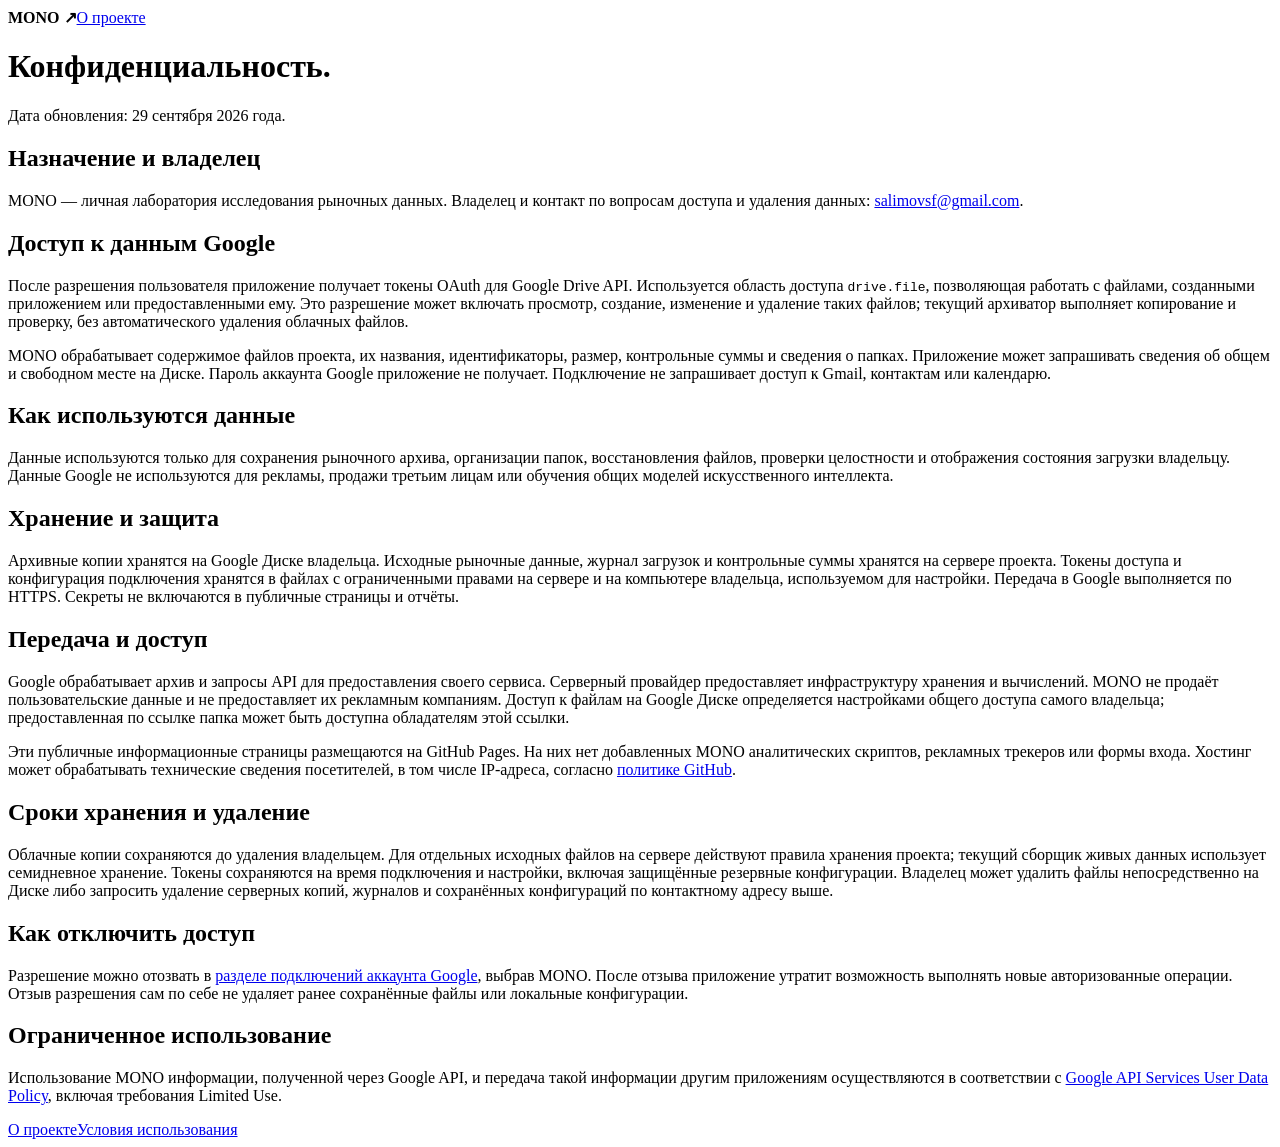
==== privacy.html @ 0b368a73 "Publish MONO information: privacy.html" ====
<!doctype html><html lang="ru"><head><meta charset="utf-8"><meta name="viewport" content="width=device-width,initial-scale=1"><title>Конфиденциальность — MONO</title><link rel="stylesheet" href="style.css"></head><body><main>
<nav><strong>MONO ↗</strong><a href="index.html">О проекте</a></nav><h1>Конфиденциальность.</h1><p class="muted">Дата обновления: 29 сентября 2026 года.</p>
<h2>Назначение и владелец</h2><p>MONO — личная лаборатория исследования рыночных данных. Владелец и контакт по вопросам доступа и удаления данных: <a href="mailto:salimovsf@gmail.com">salimovsf@gmail.com</a>.</p>
<h2>Доступ к данным Google</h2><p>После разрешения пользователя приложение получает токены OAuth для Google Drive API. Используется область доступа <code>drive.file</code>, позволяющая работать с файлами, созданными приложением или предоставленными ему. Это разрешение может включать просмотр, создание, изменение и удаление таких файлов; текущий архиватор выполняет копирование и проверку, без автоматического удаления облачных файлов.</p><p>MONO обрабатывает содержимое файлов проекта, их названия, идентификаторы, размер, контрольные суммы и сведения о папках. Приложение может запрашивать сведения об общем и свободном месте на Диске. Пароль аккаунта Google приложение не получает. Подключение не запрашивает доступ к Gmail, контактам или календарю.</p>
<h2>Как используются данные</h2><p>Данные используются только для сохранения рыночного архива, организации папок, восстановления файлов, проверки целостности и отображения состояния загрузки владельцу. Данные Google не используются для рекламы, продажи третьим лицам или обучения общих моделей искусственного интеллекта.</p>
<h2>Хранение и защита</h2><p>Архивные копии хранятся на Google Диске владельца. Исходные рыночные данные, журнал загрузок и контрольные суммы хранятся на сервере проекта. Токены доступа и конфигурация подключения хранятся в файлах с ограниченными правами на сервере и на компьютере владельца, используемом для настройки. Передача в Google выполняется по HTTPS. Секреты не включаются в публичные страницы и отчёты.</p>
<h2>Передача и доступ</h2><p>Google обрабатывает архив и запросы API для предоставления своего сервиса. Серверный провайдер предоставляет инфраструктуру хранения и вычислений. MONO не продаёт пользовательские данные и не предоставляет их рекламным компаниям. Доступ к файлам на Google Диске определяется настройками общего доступа самого владельца; предоставленная по ссылке папка может быть доступна обладателям этой ссылки.</p><p>Эти публичные информационные страницы размещаются на GitHub Pages. На них нет добавленных MONO аналитических скриптов, рекламных трекеров или формы входа. Хостинг может обрабатывать технические сведения посетителей, в том числе IP-адреса, согласно <a href="https://docs.github.com/en/site-policy/privacy-policies/github-general-privacy-statement">политике GitHub</a>.</p>
<h2>Сроки хранения и удаление</h2><p>Облачные копии сохраняются до удаления владельцем. Для отдельных исходных файлов на сервере действуют правила хранения проекта; текущий сборщик живых данных использует семидневное хранение. Токены сохраняются на время подключения и настройки, включая защищённые резервные конфигурации. Владелец может удалить файлы непосредственно на Диске либо запросить удаление серверных копий, журналов и сохранённых конфигураций по контактному адресу выше.</p>
<h2>Как отключить доступ</h2><p>Разрешение можно отозвать в <a href="https://myaccount.google.com/connections">разделе подключений аккаунта Google</a>, выбрав MONO. После отзыва приложение утратит возможность выполнять новые авторизованные операции. Отзыв разрешения сам по себе не удаляет ранее сохранённые файлы или локальные конфигурации.</p>
<h2>Ограниченное использование</h2><p>Использование MONO информации, полученной через Google API, и передача такой информации другим приложениям осуществляются в соответствии с <a href="https://developers.google.com/terms/api-services-user-data-policy">Google API Services User Data Policy</a>, включая требования Limited Use.</p>
<footer><a href="index.html">О проекте</a><a href="terms.html">Условия использования</a></footer></main></body></html>
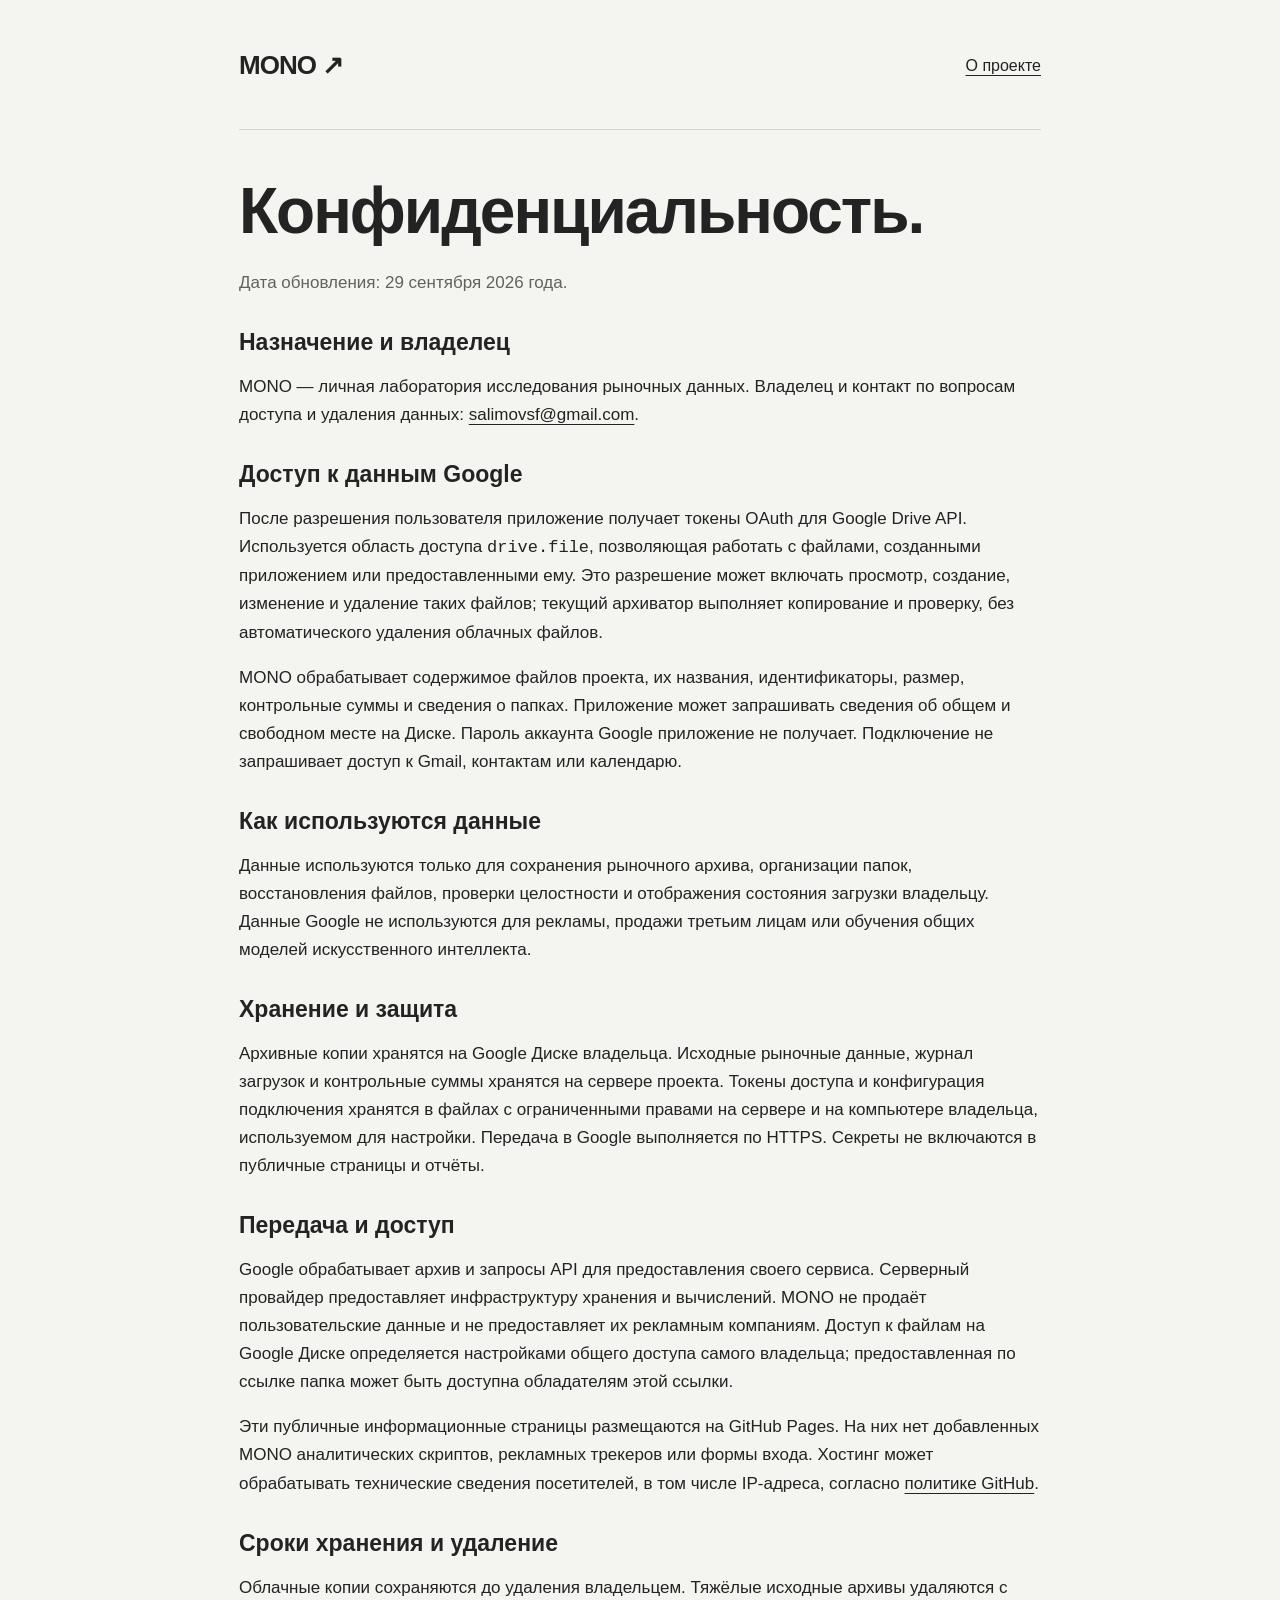
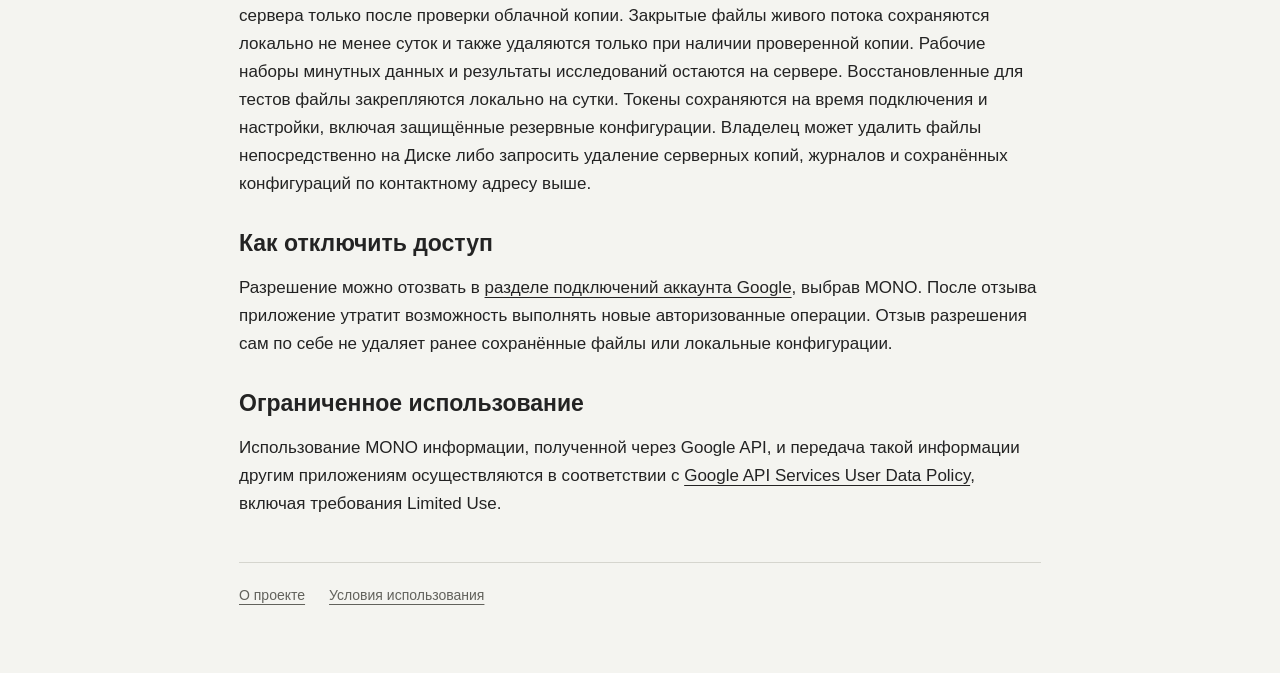
==== commit 746f1cdd: "Describe verified cloud archive and local retention" ====
--- a/privacy.html
+++ b/privacy.html
@@ -5,7 +5,7 @@
 <h2>Как используются данные</h2><p>Данные используются только для сохранения рыночного архива, организации папок, восстановления файлов, проверки целостности и отображения состояния загрузки владельцу. Данные Google не используются для рекламы, продажи третьим лицам или обучения общих моделей искусственного интеллекта.</p>
 <h2>Хранение и защита</h2><p>Архивные копии хранятся на Google Диске владельца. Исходные рыночные данные, журнал загрузок и контрольные суммы хранятся на сервере проекта. Токены доступа и конфигурация подключения хранятся в файлах с ограниченными правами на сервере и на компьютере владельца, используемом для настройки. Передача в Google выполняется по HTTPS. Секреты не включаются в публичные страницы и отчёты.</p>
 <h2>Передача и доступ</h2><p>Google обрабатывает архив и запросы API для предоставления своего сервиса. Серверный провайдер предоставляет инфраструктуру хранения и вычислений. MONO не продаёт пользовательские данные и не предоставляет их рекламным компаниям. Доступ к файлам на Google Диске определяется настройками общего доступа самого владельца; предоставленная по ссылке папка может быть доступна обладателям этой ссылки.</p><p>Эти публичные информационные страницы размещаются на GitHub Pages. На них нет добавленных MONO аналитических скриптов, рекламных трекеров или формы входа. Хостинг может обрабатывать технические сведения посетителей, в том числе IP-адреса, согласно <a href="https://docs.github.com/en/site-policy/privacy-policies/github-general-privacy-statement">политике GitHub</a>.</p>
-<h2>Сроки хранения и удаление</h2><p>Облачные копии сохраняются до удаления владельцем. Для отдельных исходных файлов на сервере действуют правила хранения проекта; текущий сборщик живых данных использует семидневное хранение. Токены сохраняются на время подключения и настройки, включая защищённые резервные конфигурации. Владелец может удалить файлы непосредственно на Диске либо запросить удаление серверных копий, журналов и сохранённых конфигураций по контактному адресу выше.</p>
+<h2>Сроки хранения и удаление</h2><p>Облачные копии сохраняются до удаления владельцем. Тяжёлые исходные архивы удаляются с сервера только после проверки облачной копии. Закрытые файлы живого потока сохраняются локально не менее суток и также удаляются только при наличии проверенной копии. Рабочие наборы минутных данных и результаты исследований остаются на сервере. Восстановленные для тестов файлы закрепляются локально на сутки. Токены сохраняются на время подключения и настройки, включая защищённые резервные конфигурации. Владелец может удалить файлы непосредственно на Диске либо запросить удаление серверных копий, журналов и сохранённых конфигураций по контактному адресу выше.</p>
 <h2>Как отключить доступ</h2><p>Разрешение можно отозвать в <a href="https://myaccount.google.com/connections">разделе подключений аккаунта Google</a>, выбрав MONO. После отзыва приложение утратит возможность выполнять новые авторизованные операции. Отзыв разрешения сам по себе не удаляет ранее сохранённые файлы или локальные конфигурации.</p>
 <h2>Ограниченное использование</h2><p>Использование MONO информации, полученной через Google API, и передача такой информации другим приложениям осуществляются в соответствии с <a href="https://developers.google.com/terms/api-services-user-data-policy">Google API Services User Data Policy</a>, включая требования Limited Use.</p>
 <footer><a href="index.html">О проекте</a><a href="terms.html">Условия использования</a></footer></main></body></html>
--- a/style.css
+++ b/style.css
@@ -0,0 +1 @@
+:root{color-scheme:light;font-family:Arial,Helvetica,sans-serif;color:#232323;background:#f4f4f0}*{box-sizing:border-box}body{margin:0}main{max-width:850px;margin:auto;padding:50px 24px 70px}nav,footer{display:flex;gap:24px;flex-wrap:wrap;align-items:center}nav{padding-bottom:48px;border-bottom:1px solid #d5d5ce}nav strong{margin-right:auto;font-size:26px;letter-spacing:-1px}a{color:inherit;text-underline-offset:4px}h1{font-size:clamp(36px,7vw,64px);line-height:1.05;letter-spacing:-2px;margin:48px 0 24px}h2{font-size:23px;margin:32px 0 12px}p,li{font-size:17px;line-height:1.65}section{background:linear-gradient(135deg,#fff,#eaeae4);border:1px solid #d5d5ce;border-radius:20px;padding:24px 28px;margin:24px 0}section h2:first-child{margin-top:0}.muted,footer{color:#62625c}footer{border-top:1px solid #d5d5ce;margin-top:44px;padding-top:24px;font-size:14px}li{margin:8px 0}
